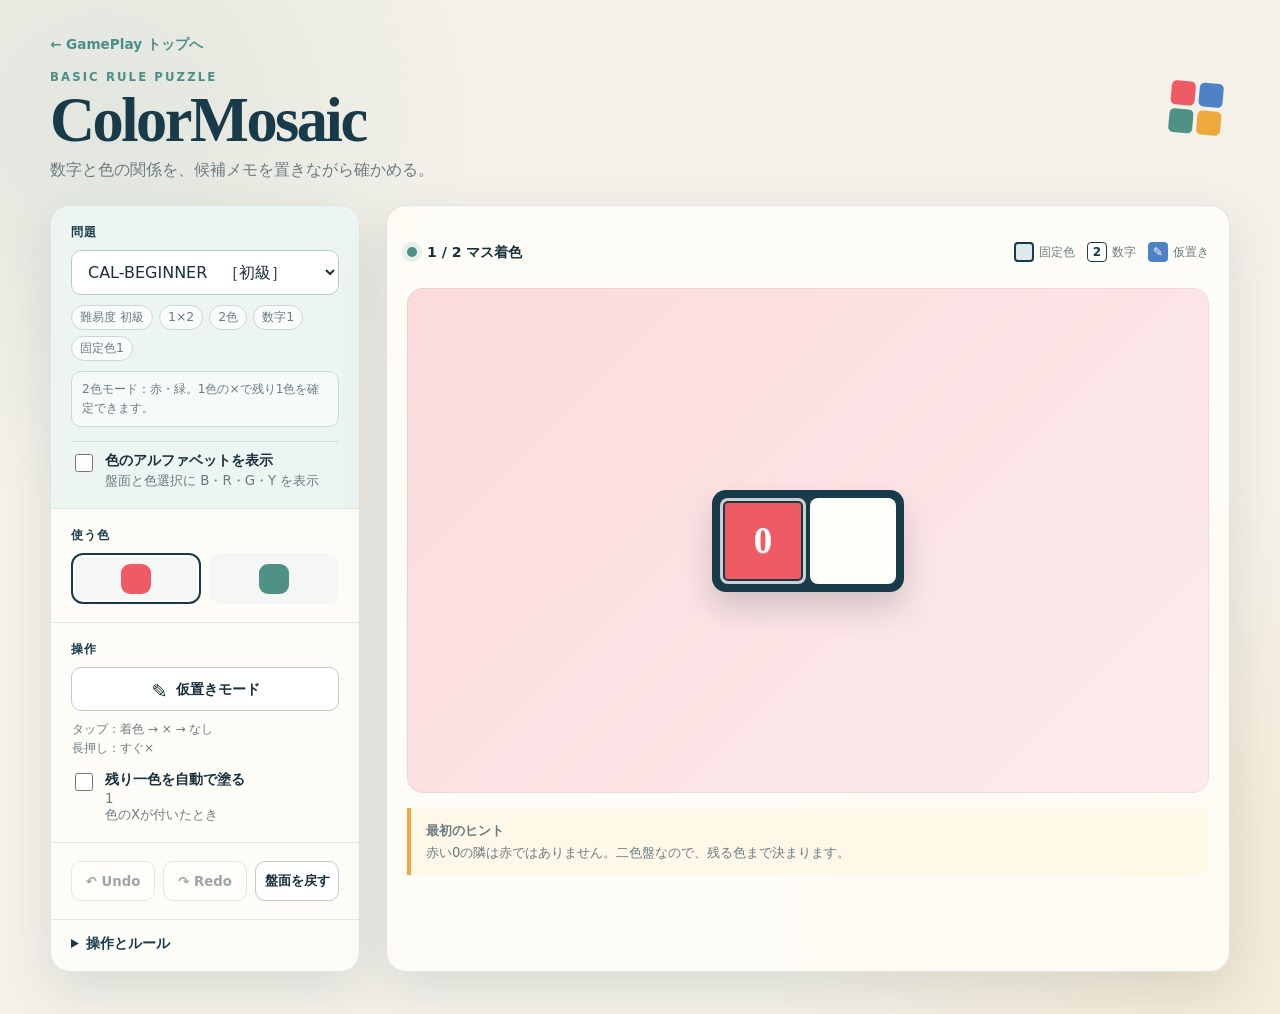
==== colormosaic/index.html @ e9937774 "色のアルファベット表示オプションを追加し、UIを改善" ====
<!doctype html>
<html lang="ja">
<head>
  <meta charset="utf-8">
  <meta name="viewport" content="width=device-width, initial-scale=1">
  <meta name="theme-color" content="#19333f">
  <title>ColorMosaic | GamePlay</title>
  <link rel="stylesheet" href="styles.css">
</head>
<body>
  <header class="site-header">
    <div>
      <a class="back-link" href="../">← GamePlay トップへ</a>
      <p class="eyebrow">BASIC RULE PUZZLE</p>
      <h1>ColorMosaic</h1>
      <p class="lead">数字と色の関係を、候補メモを置きながら確かめる。</p>
    </div>
    <div class="header-mark" aria-hidden="true">
      <span></span><span></span><span></span><span></span>
    </div>
  </header>

  <main class="app-shell">
    <aside class="control-panel" aria-label="ゲーム設定と操作">
      <section class="panel-section setup-section">
        <label class="field-label" for="puzzle-select">問題</label>
        <select id="puzzle-select"></select>
        <div id="puzzle-meta" class="puzzle-meta"></div>
        <p id="color-mode-note" class="color-mode-note" aria-live="polite"></p>
        <label class="auto-option display-option">
          <input id="show-color-symbols" type="checkbox">
          <span>
            <strong>色のアルファベットを表示</strong>
            <small>盤面と色選択に B・R・G・Y を表示</small>
          </span>
        </label>
      </section>

      <section class="panel-section desktop-input-controls">
        <p class="field-label">使う色</p>
        <div id="palette" class="palette" data-palette role="radiogroup" aria-label="操作する色"></div>
      </section>

      <section class="panel-section desktop-input-controls">
        <p class="field-label">操作</p>
        <div class="tool-switch">
          <button class="tool-button tentative-toggle" data-tentative type="button" aria-pressed="false">
            <span class="tool-icon pencil-icon" aria-hidden="true">✎</span>
            仮置きモード
          </button>
        </div>
        <div class="tentative-bulk-actions" data-tentative-actions hidden aria-label="仮置きの一括操作">
          <button class="secondary-button tentative-commit-button" data-tentative-commit type="button" disabled>
            ✓ 全確定 <span data-tentative-count>(0)</span>
          </button>
          <button class="secondary-button tentative-discard-button" data-tentative-discard type="button" disabled>
            × 全消去 <span data-tentative-count>(0)</span>
          </button>
        </div>
        <p class="operation-help">タップ：着色 → × → なし<br>長押し：すぐ×</p>
        <label class="auto-option">
          <input id="auto-fill" type="checkbox">
          <span>
            <strong>残り一色を自動で塗る</strong>
            <small><span data-exclusion-target>n−1</span>色のXが付いたとき</small>
          </span>
        </label>
      </section>

      <section class="panel-section action-row desktop-action-row" aria-label="履歴操作">
        <button id="undo-button" class="secondary-button" data-undo type="button" disabled>↶ Undo</button>
        <button class="secondary-button" data-redo type="button" disabled>↷ Redo</button>
        <button id="reset-button" class="secondary-button" type="button">盤面を戻す</button>
      </section>

      <details class="help-box">
        <summary>操作とルール</summary>
        <div class="help-content">
          <p>数字は、周囲8マスにある「数字マス自身と同じ色」の数です。数字マス自身は数えません。</p>
          <ul>
            <li>色を選んでタップすると、選択色の「着色 → × → なし」を繰り返します。</li>
            <li>マスを長押しすると、選択色の×を直接付けます。</li>
            <li>着色済みの数字マスを長押しすると、周囲の未着色マスに数字マスと同じ色の×をまとめて付けます。</li>
            <li>盤面の外側をダブルタップまたは長押しすると、<span data-exclusion-target>n−1</span>色の×があるマスを残り一色で確定します。</li>
            <li>仮置きモードでは「着色 → × → なし」を繰り返し、色と×は確定情報と区別して表示します。</li>
            <li>「全確定」で仮置きの色と×をまとめて確定し、「全消去」で仮置きだけを消せます。</li>
            <li id="x-slot-help">色別の×は色ごとの位置に分けて表示します。</li>
            <li>色のアルファベットは表示設定で切り替えられ、初期状態では非表示です。</li>
            <li><kbd>T</kbd> で仮置きモードを切り替えます。</li>
            <li><kbd>Ctrl</kbd>＋<kbd>Z</kbd> でUndo、<kbd>Ctrl</kbd>＋<kbd>Shift</kbd>＋<kbd>Z</kbd> でRedoできます。</li>
          </ul>
        </div>
      </details>
    </aside>

    <section class="play-area" aria-label="ColorMosaic盤面">
      <div class="board-toolbar">
        <div id="status" class="status-card" aria-live="polite"></div>
        <div class="legend" aria-label="盤面記号">
          <span><i class="fixed-sample"></i>固定色</span>
          <span><i class="clue-sample">2</i>数字</span>
          <span><i class="tentative-sample">✎</i>仮置き</span>
        </div>
      </div>
      <div id="board-frame" class="board-frame" title="盤面の外側をダブルタップまたは長押しすると、残り一色のマスを確定します">
        <div id="board" class="board" role="grid" aria-label="パズル盤面"></div>
      </div>
      <section class="mobile-controls" aria-label="盤面操作">
        <div class="mobile-control-heading">
          <p class="mobile-control-label">使う色</p>
          <span class="mobile-selected-label">選択中</span>
        </div>
        <div id="mobile-palette" class="palette mobile-palette" data-palette role="radiogroup" aria-label="操作する色"></div>
        <div class="mobile-action-row" role="group" aria-label="仮置きと履歴">
          <button class="tool-button tentative-toggle" data-tentative type="button" aria-pressed="false">
            <span class="tool-icon pencil-icon" aria-hidden="true">✎</span>
            仮置き
          </button>
          <button class="secondary-button mobile-history-button" data-undo type="button" disabled>↶ Undo</button>
          <button class="secondary-button mobile-history-button" data-redo type="button" disabled>↷ Redo</button>
        </div>
        <div class="tentative-bulk-actions" data-tentative-actions hidden aria-label="仮置きの一括操作">
          <button class="secondary-button tentative-commit-button" data-tentative-commit type="button" disabled>
            ✓ 全確定 <span data-tentative-count>(0)</span>
          </button>
          <button class="secondary-button tentative-discard-button" data-tentative-discard type="button" disabled>
            × 全消去 <span data-tentative-count>(0)</span>
          </button>
        </div>
        <p class="mobile-operation-help"><span class="normal-cycle-help">通常：着色 → × → なし</span><span class="tentative-cycle-help">仮置き：着色 → × → なし</span><span>長押し：すぐ×</span><span>着色済み数字を長押し：周囲に×</span><span>盤面外をダブルタップ／長押し：<span data-exclusion-target>n−1</span>色の×を残り1色で確定</span></p>
      </section>
      <div id="hint" class="hint-card"></div>
    </section>
  </main>

  <div id="toast" class="toast" role="status" aria-live="polite"></div>

  <script src="puzzles.js"></script>
  <script src="model.js"></script>
  <script src="app.js"></script>
</body>
</html>
---- colormosaic/styles.css ----
:root {
  color-scheme: light;
  --ink: #17303b;
  --muted: #6a7c83;
  --line: #c8d4d8;
  --paper: #f4f1e9;
  --panel: #fffdf8;
  --deep: #193b49;
  --teal: #4b8f87;
  --coral: #ef5b64;
  --blue: #4e82c4;
  --green: #4f9185;
  --yellow: #efa83d;
  --shadow: 0 18px 50px rgb(24 54 65 / 12%);
}

* { box-sizing: border-box; }

body {
  min-height: 100vh;
  margin: 0;
  color: var(--ink);
  background:
    radial-gradient(circle at 8% 12%, rgb(75 143 135 / 11%), transparent 24rem),
    radial-gradient(circle at 92% 88%, rgb(239 168 61 / 12%), transparent 26rem),
    var(--paper);
  font-family: "Yu Gothic UI", "Yu Gothic", "Hiragino Sans", system-ui, sans-serif;
}

button, select, input { font: inherit; }
button, select { color: inherit; }
button { touch-action: manipulation; }

.site-header {
  display: flex;
  align-items: center;
  justify-content: space-between;
  width: min(1180px, calc(100% - 40px));
  margin: 0 auto;
  padding: 34px 0 24px;
}

.back-link {
  display: inline-block;
  margin-bottom: 16px;
  color: var(--teal);
  font-size: .85rem;
  font-weight: 800;
  text-decoration: none;
}

.back-link:hover,
.back-link:focus-visible {
  text-decoration: underline;
}

.eyebrow {
  margin: 0 0 5px;
  color: var(--teal);
  font-size: 0.73rem;
  font-weight: 800;
  letter-spacing: 0.18em;
}

h1 {
  margin: 0;
  color: var(--deep);
  font-family: Georgia, "Yu Mincho", serif;
  font-size: clamp(2.1rem, 5vw, 3.9rem);
  font-weight: 600;
  letter-spacing: -0.04em;
  line-height: 1;
}

.lead { margin: 9px 0 0; color: var(--muted); }

.header-mark {
  display: grid;
  grid-template-columns: repeat(2, 24px);
  gap: 4px;
  padding: 8px;
  transform: rotate(5deg);
}

.header-mark span { aspect-ratio: 1; border-radius: 5px; }
.header-mark span:nth-child(1) { background: var(--coral); }
.header-mark span:nth-child(2) { background: var(--blue); }
.header-mark span:nth-child(3) { background: var(--green); }
.header-mark span:nth-child(4) { background: var(--yellow); }

.app-shell {
  display: grid;
  grid-template-columns: minmax(240px, 310px) minmax(0, 1fr);
  gap: 26px;
  width: min(1180px, calc(100% - 40px));
  margin: 0 auto 42px;
}

.control-panel,
.play-area {
  min-width: 0;
  border: 1px solid rgb(25 59 73 / 12%);
  border-radius: 20px;
  background: rgb(255 253 248 / 88%);
  box-shadow: var(--shadow);
  backdrop-filter: blur(10px);
}

.control-panel { align-self: start; overflow: hidden; }
.panel-section { padding: 18px 20px; border-bottom: 1px solid #e2e8e8; }
.setup-section { background: #edf5f3; }

.field-label {
  display: block;
  margin: 0 0 9px;
  color: var(--deep);
  font-size: 0.78rem;
  font-weight: 800;
  letter-spacing: 0.08em;
}

select {
  width: 100%;
  padding: 11px 36px 11px 12px;
  border: 1px solid #b9c9cb;
  border-radius: 10px;
  background: white;
}

.puzzle-meta {
  display: flex;
  flex-wrap: wrap;
  gap: 6px;
  margin-top: 10px;
  color: var(--muted);
  font-size: 0.78rem;
}

.meta-chip {
  padding: 3px 8px;
  border: 1px solid #c7d8d8;
  border-radius: 999px;
  background: rgb(255 255 255 / 65%);
}

.color-mode-note {
  margin: 10px 0 0;
  padding: 8px 10px;
  border: 1px solid #c7d8d8;
  border-radius: 10px;
  color: var(--muted);
  background: rgb(255 255 255 / 54%);
  font-size: 0.76rem;
  line-height: 1.55;
}

body[data-color-count="4"] .color-mode-note {
  border-color: #e0bd72;
  color: var(--ink);
  background: #fff5d8;
}

.palette { display: grid; grid-template-columns: repeat(var(--palette-columns, 4), minmax(0, 1fr)); gap: 8px; }
.color-button {
  display: grid;
  place-items: center;
  min-height: 51px;
  padding: 6px;
  border: 2px solid transparent;
  border-radius: 12px;
  background: #f5f7f6;
  cursor: pointer;
}

.color-button:hover { background: white; }
.color-button.is-active { border-color: var(--deep); box-shadow: 0 0 0 2px white inset; }
.color-dot {
  display: grid;
  place-items: center;
  width: 30px;
  height: 30px;
  border-radius: 9px;
  color: var(--cell-text, white);
  background: var(--cell-color);
  font-size: 0.77rem;
  font-weight: 900;
  text-shadow: 0 1px 2px rgb(0 0 0 / 28%);
}

.tool-switch { display: grid; grid-template-columns: 1fr; gap: 8px; }
.tool-button,
.secondary-button {
  min-width: 0;
  border: 1px solid #bccbcd;
  border-radius: 10px;
  background: white;
  cursor: pointer;
}

.tool-button {
  display: flex;
  align-items: center;
  justify-content: center;
  gap: 7px;
  min-height: 44px;
  font-size: 0.88rem;
  font-weight: 700;
}

.tool-button.is-active { border-color: var(--deep); color: white; background: var(--deep); }
.tool-icon { display: inline-grid; place-items: center; width: 18px; height: 18px; }
.paint-icon { border: 2px solid currentColor; border-radius: 5px; background: currentColor; box-shadow: 0 0 0 3px rgb(255 255 255 / 24%) inset; }
.x-icon { font-size: 1.25rem; font-weight: 900; }
.pencil-icon { font-size: 1.2rem; font-weight: 900; }
.operation-help,
.mobile-operation-help {
  margin: 9px 1px 0;
  color: var(--muted);
  font-size: 0.75rem;
  line-height: 1.55;
}

.auto-option {
  display: flex;
  align-items: flex-start;
  gap: 9px;
  margin-top: 14px;
  cursor: pointer;
}

.auto-option input { width: 18px; height: 18px; margin-top: 2px; accent-color: var(--teal); }
.auto-option span { display: grid; gap: 2px; }
.auto-option strong { font-size: 0.86rem; }
.auto-option small { color: var(--muted); }
.display-option { padding-top: 10px; border-top: 1px solid rgb(199 216 216 / 76%); }

.action-row { display: grid; grid-template-columns: repeat(3, minmax(0, 1fr)); gap: 8px; }
.secondary-button { min-height: 40px; padding: 8px; font-size: 0.83rem; font-weight: 700; }
.secondary-button:hover:not(:disabled) { border-color: var(--teal); background: #f0f7f5; }
.secondary-button:disabled { cursor: not-allowed; opacity: 0.42; }

.mobile-controls { display: none; min-width: 0; }
.mobile-control-label {
  margin: 0;
  color: var(--deep);
  font-size: 0.78rem;
  font-weight: 800;
  letter-spacing: 0.08em;
}
.mobile-control-heading {
  display: flex;
  align-items: center;
  justify-content: space-between;
  gap: 8px;
}
.mobile-selected-label {
  color: var(--muted);
  font-size: 0.68rem;
}
.mobile-palette { grid-template-columns: repeat(auto-fit, minmax(52px, 1fr)); }
.mobile-action-row { display: grid; grid-template-columns: repeat(3, minmax(0, 1fr)); gap: 8px; }
.mobile-action-row > button { min-height: 48px; }
.tentative-bulk-actions {
  display: grid;
  grid-template-columns: repeat(2, minmax(0, 1fr));
  gap: 8px;
  margin-top: 8px;
}
.tentative-bulk-actions[hidden] { display: none; }
.tentative-bulk-actions .secondary-button { min-height: 44px; }
.tentative-commit-button { border-color: #80aaa2; color: #275f56; background: #f0f8f6; }
.tentative-discard-button { border-color: #e3a1a7; color: #9b3140; background: #fff5f5; }
.tentative-bulk-actions [data-tentative-count] { font-size: 0.72em; font-weight: 800; }
.mobile-operation-help {
  display: flex;
  justify-content: center;
  flex-wrap: wrap;
  gap: 2px 12px;
  margin-top: -2px;
  text-align: center;
}
.tentative-cycle-help { font-weight: 700; }

.help-box { padding: 15px 20px 18px; }
.help-box summary { cursor: pointer; color: var(--deep); font-size: 0.86rem; font-weight: 800; }
.help-content { color: var(--muted); font-size: 0.8rem; line-height: 1.7; }
.help-content ul { margin: 6px 0 0; padding-left: 18px; }
kbd { padding: 1px 5px; border: 1px solid #c1ccce; border-bottom-width: 2px; border-radius: 4px; background: white; }

.play-area { min-height: 650px; padding: 20px; }
.board-toolbar { display: flex; align-items: center; justify-content: space-between; gap: 14px; min-height: 52px; }
.status-card { display: flex; align-items: center; gap: 10px; font-size: 0.88rem; font-weight: 700; }
.status-dot { width: 10px; height: 10px; border-radius: 50%; background: var(--teal); box-shadow: 0 0 0 5px rgb(75 143 135 / 12%); }
.status-card.is-warning .status-dot { background: var(--coral); box-shadow: 0 0 0 5px rgb(239 91 100 / 12%); }
.status-card.is-solved .status-dot { background: var(--yellow); box-shadow: 0 0 0 5px rgb(239 168 61 / 18%); }

.legend { display: flex; flex-wrap: wrap; gap: 12px; color: var(--muted); font-size: 0.75rem; }
.legend span { display: inline-flex; align-items: center; gap: 5px; }
.fixed-sample,
.clue-sample,
.tentative-sample { display: inline-grid; place-items: center; width: 20px; height: 20px; border-radius: 4px; }
.fixed-sample { border: 2px solid var(--deep); background: #dfe9e8; }
.clue-sample { border: 1px solid var(--deep); background: white; color: var(--deep); font-style: normal; font-weight: 900; }
.tentative-sample { border: 1px dashed var(--blue); color: white; background: var(--blue); font-style: normal; font-weight: 900; }

.board-frame {
  --selected-color: #e8edeb;
  display: grid;
  place-items: center;
  min-height: 505px;
  margin-top: 10px;
  padding: 28px;
  border-radius: 16px;
  background:
    linear-gradient(135deg, rgb(255 255 255 / 78%), rgb(255 255 255 / 88%)),
    var(--selected-color);
  box-shadow: 0 0 0 1px rgb(25 59 73 / 7%) inset;
  transition: background-color 180ms ease;
  cursor: pointer;
  touch-action: manipulation;
  overflow: auto;
}

.board {
  --cell-size: clamp(58px, 8.5vw, 86px);
  display: grid;
  grid-template-columns: repeat(var(--cols), var(--cell-size));
  grid-template-rows: repeat(var(--rows), var(--cell-size));
  gap: 4px;
  width: max-content;
  padding: 8px;
  border-radius: 14px;
  background: var(--deep);
  box-shadow: 0 16px 30px rgb(17 44 54 / 18%);
  cursor: default;
}

.board.is-tentative-mode {
  box-shadow:
    0 0 0 3px var(--yellow),
    0 16px 30px rgb(17 44 54 / 18%);
}

.cell {
  position: relative;
  display: grid;
  place-items: center;
  width: var(--cell-size);
  height: var(--cell-size);
  padding: 0;
  border: 0;
  border-radius: 8px;
  color: var(--ink);
  background: #fffefa;
  cursor: pointer;
  isolation: isolate;
  touch-action: manipulation;
  user-select: none;
  -webkit-user-select: none;
  -webkit-touch-callout: none;
}

.cell:hover:not(.is-fixed) { outline: 3px solid rgb(255 255 255 / 80%); outline-offset: -5px; }
.cell:focus-visible { outline: 4px solid var(--yellow); outline-offset: 1px; z-index: 3; }
.cell.is-filled { color: var(--cell-text, white); background: var(--cell-color); }
.cell.is-filled.is-tentative {
  color: var(--cell-text, white);
  background: #fffefa;
}
.cell.is-filled.is-tentative::before {
  content: "";
  position: absolute;
  inset: 5px;
  z-index: 0;
  border: 2px dashed rgb(255 255 255 / 68%);
  border-radius: 18% 24% 17% 22% / 23% 17% 25% 18%;
  background: var(--cell-color);
  box-shadow: 0 0 0 1px rgb(23 48 59 / 16%);
  pointer-events: none;
}
.cell.is-fixed { cursor: not-allowed; box-shadow: 0 0 0 3px rgb(255 255 255 / 76%) inset, 0 0 0 5px var(--deep) inset; }
.cell.is-fixed.can-exclude-neighbors { cursor: pointer; }
.cell.is-impossible::after {
  content: "";
  position: absolute;
  inset: 4px;
  border: 3px solid #b5102a;
  border-radius: 7px;
  z-index: 3;
  pointer-events: none;
}

.clue-number {
  position: relative;
  z-index: 1;
  font-family: Georgia, "Yu Mincho", serif;
  font-size: calc(var(--cell-size) * 0.43);
  font-weight: 800;
  line-height: 1;
  text-shadow: 0 1px 0 rgb(255 255 255 / 32%);
  transition: opacity 160ms ease, text-shadow 160ms ease;
}

.cell.is-clue-complete .clue-number {
  opacity: 0.28;
  text-shadow: none;
}

.cell-color-code {
  position: absolute;
  z-index: 2;
  place-items: center;
  width: calc(var(--cell-size) * 0.25);
  height: calc(var(--cell-size) * 0.25);
  font-family: Georgia, serif;
  font-size: calc(var(--cell-size) * 0.18);
  font-weight: 900;
  line-height: 1;
  text-shadow: 0 1px 1px rgb(24 48 59 / 18%);
  pointer-events: none;
}

.color-code { display: none; }
body.show-color-codes .color-code { display: inline; }
body.show-color-codes .cell-color-code { display: grid; }

.cell-color-code[data-slot="top-left"] { top: 2px; left: 3px; }
.cell-color-code[data-slot="top-right"] { top: 2px; right: 3px; }
.cell-color-code[data-slot="bottom-left"] { bottom: 2px; left: 3px; }
.cell-color-code[data-slot="bottom-right"] { right: 3px; bottom: 2px; }

.tentative-badge {
  position: absolute;
  top: 1px;
  left: 50%;
  z-index: 4;
  display: grid;
  place-items: center;
  width: calc(var(--cell-size) * 0.2);
  height: calc(var(--cell-size) * 0.2);
  border: 1px solid rgb(255 255 255 / 82%);
  border-radius: 50%;
  color: white;
  background: rgb(23 48 59 / 76%);
  font-size: calc(var(--cell-size) * 0.13);
  font-weight: 900;
  line-height: 1;
  box-shadow: 0 1px 3px rgb(0 0 0 / 22%);
  transform: translateX(-50%);
  pointer-events: none;
}

.x-list {
  position: absolute;
  inset: 0;
  z-index: 2;
  pointer-events: none;
}

.x-mark {
  position: absolute;
  display: grid;
  place-items: center;
  width: calc(var(--cell-size) * 0.42);
  height: calc(var(--cell-size) * 0.42);
  color: var(--x-color);
  font-size: calc(var(--cell-size) * 0.4);
  font-weight: 1000;
  line-height: 1;
  text-shadow:
    0 0 1px rgb(255 255 255 / 95%),
    0 1px 1px rgb(24 48 59 / 22%);
}

.x-mark.is-tentative {
  border: 1px dashed currentColor;
  border-radius: 50%;
  background: rgb(255 255 255 / 76%);
  opacity: 0.82;
  transform: scale(0.86);
}

.x-mark[data-slot="top-left"] { top: -1px; left: 0; }
.x-mark[data-slot="top-right"] { top: -1px; right: 0; }
.x-mark[data-slot="bottom-left"] { bottom: -1px; left: 0; }
.x-mark[data-slot="bottom-right"] { right: 0; bottom: -1px; }

.hint-card {
  min-height: 48px;
  margin-top: 15px;
  padding: 12px 15px;
  border-left: 4px solid var(--yellow);
  border-radius: 0 10px 10px 0;
  color: var(--muted);
  background: #fff8e8;
  font-size: 0.83rem;
  line-height: 1.6;
}

.toast {
  position: fixed;
  right: 20px;
  bottom: 20px;
  z-index: 10;
  max-width: min(360px, calc(100% - 40px));
  padding: 12px 16px;
  border-radius: 10px;
  color: white;
  background: var(--deep);
  box-shadow: 0 12px 30px rgb(0 0 0 / 18%);
  opacity: 0;
  transform: translateY(10px);
  transition: opacity 160ms ease, transform 160ms ease;
  pointer-events: none;
}

.toast.is-visible { opacity: 1; transform: translateY(0); }

@media (max-width: 820px) {
  .site-header { padding-top: 24px; }
  .app-shell { grid-template-columns: 1fr; }
  .control-panel { display: grid; grid-template-columns: 1fr 1fr; }
  .setup-section { grid-column: 1 / -1; }
  .desktop-input-controls { display: none; }
  .desktop-action-row [data-undo],
  .desktop-action-row [data-redo] { display: none; }
  .desktop-action-row { grid-template-columns: 1fr; }
  .help-box { grid-column: 1 / -1; }
  .play-area { min-height: auto; }
  .mobile-controls {
    display: grid;
    gap: 10px;
    margin-top: 12px;
    padding: 12px;
    border: 1px solid #cad7d8;
    border-radius: 14px;
    background: white;
  }
}

@media (max-width: 560px) {
  .site-header,
  .app-shell { width: min(100% - 20px, 1180px); }
  .header-mark { display: none; }
  .control-panel { display: block; }
  .play-area { padding: 12px; }
  .board-toolbar { align-items: flex-start; flex-direction: column; }
  .board-frame {
    min-height: 0;
    padding: 28px 4px;
    overflow: hidden;
  }
  .board {
    --cell-size: min(68px, var(--fit-cell-size, 68px));
    gap: 3px;
    padding: 6px;
  }
  .tool-button,
  .secondary-button { font-size: 0.78rem; }
  .mobile-palette .color-button { min-height: 52px; }
  .legend { display: none; }
}

@media (prefers-reduced-motion: reduce) {
  *, *::before, *::after { scroll-behavior: auto !important; transition: none !important; }
}
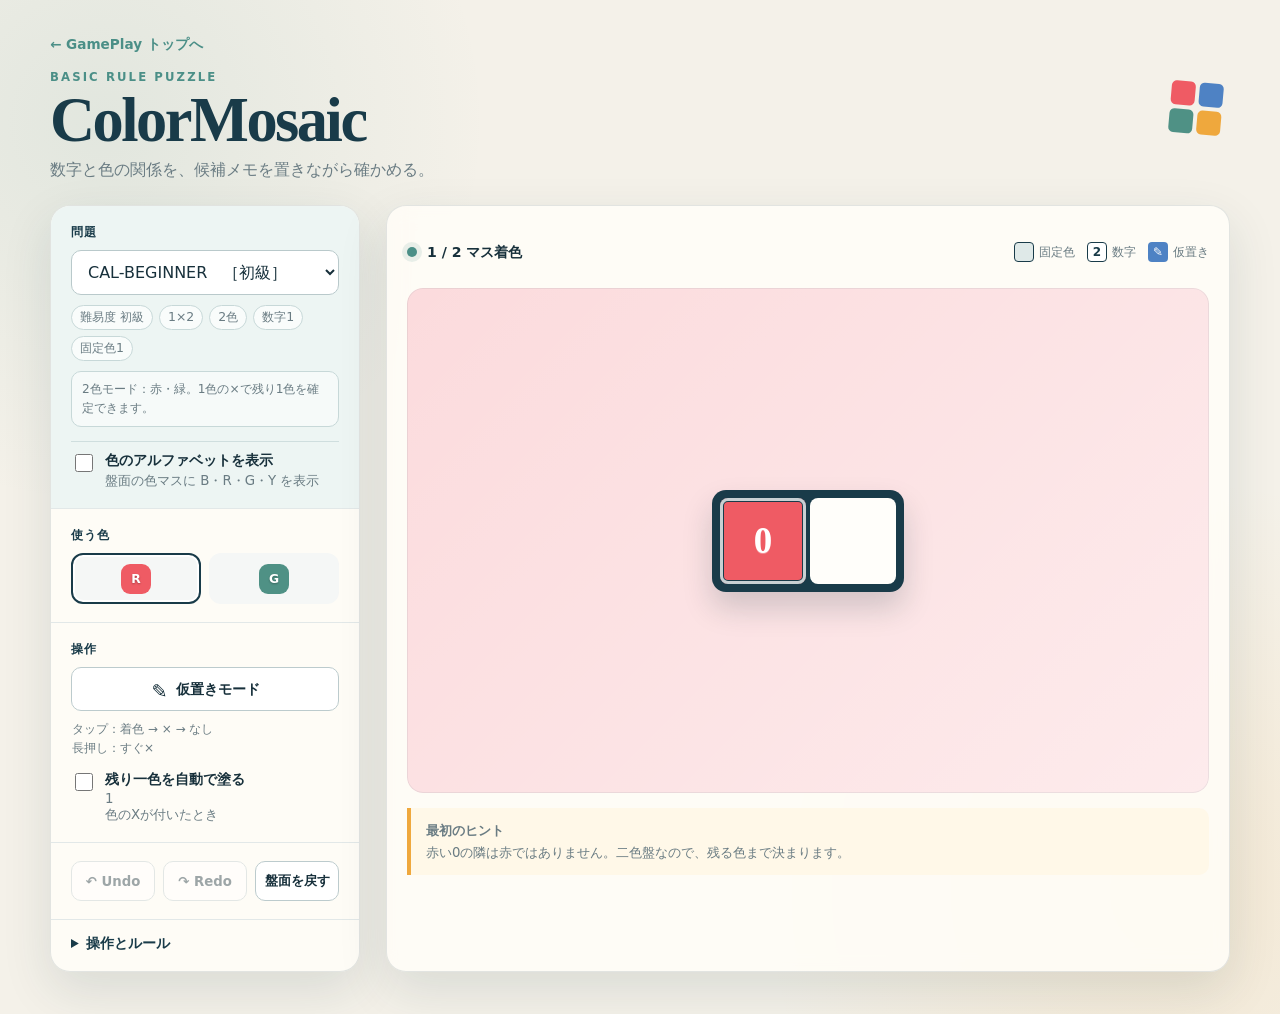
==== commit 07ab5a8d: "色のメタデータに新しいHEX値を追加し、UIの色表示を改善 スタイルシートのバージョンを更新し、色アルファベット表示の説明を修正" ====
--- a/colormosaic/index.html
+++ b/colormosaic/index.html
@@ -5,7 +5,7 @@
   <meta name="viewport" content="width=device-width, initial-scale=1">
   <meta name="theme-color" content="#19333f">
   <title>ColorMosaic | GamePlay</title>
-  <link rel="stylesheet" href="styles.css">
+  <link rel="stylesheet" href="styles.css?v=20260728-symbols-2">
 </head>
 <body>
   <header class="site-header">
@@ -31,7 +31,7 @@
           <input id="show-color-symbols" type="checkbox">
           <span>
             <strong>色のアルファベットを表示</strong>
-            <small>盤面と色選択に B・R・G・Y を表示</small>
+            <small>盤面の色マスに B・R・G・Y を表示</small>
           </span>
         </label>
       </section>
@@ -85,7 +85,7 @@
             <li>仮置きモードでは「着色 → × → なし」を繰り返し、色と×は確定情報と区別して表示します。</li>
             <li>「全確定」で仮置きの色と×をまとめて確定し、「全消去」で仮置きだけを消せます。</li>
             <li id="x-slot-help">色別の×は色ごとの位置に分けて表示します。</li>
-            <li>色のアルファベットは表示設定で切り替えられ、初期状態では非表示です。</li>
+            <li>盤面内の色アルファベットは表示設定で切り替えられ、初期状態では非表示です。</li>
             <li><kbd>T</kbd> で仮置きモードを切り替えます。</li>
             <li><kbd>Ctrl</kbd>＋<kbd>Z</kbd> でUndo、<kbd>Ctrl</kbd>＋<kbd>Shift</kbd>＋<kbd>Z</kbd> でRedoできます。</li>
           </ul>
@@ -135,8 +135,8 @@
 
   <div id="toast" class="toast" role="status" aria-live="polite"></div>
 
-  <script src="puzzles.js"></script>
-  <script src="model.js"></script>
-  <script src="app.js"></script>
+  <script src="puzzles.js?v=20260728-symbols-2"></script>
+  <script src="model.js?v=20260728-symbols-2"></script>
+  <script src="app.js?v=20260728-symbols-2"></script>
 </body>
 </html>
--- a/colormosaic/styles.css
+++ b/colormosaic/styles.css
@@ -299,7 +299,7 @@
 .fixed-sample,
 .clue-sample,
 .tentative-sample { display: inline-grid; place-items: center; width: 20px; height: 20px; border-radius: 4px; }
-.fixed-sample { border: 2px solid var(--deep); background: #dfe9e8; }
+.fixed-sample { border: 1px solid var(--deep); background: #dfe9e8; }
 .clue-sample { border: 1px solid var(--deep); background: white; color: var(--deep); font-style: normal; font-weight: 900; }
 .tentative-sample { border: 1px dashed var(--blue); color: white; background: var(--blue); font-style: normal; font-weight: 900; }
 
@@ -378,7 +378,7 @@
   box-shadow: 0 0 0 1px rgb(23 48 59 / 16%);
   pointer-events: none;
 }
-.cell.is-fixed { cursor: not-allowed; box-shadow: 0 0 0 3px rgb(255 255 255 / 76%) inset, 0 0 0 5px var(--deep) inset; }
+.cell.is-fixed { cursor: not-allowed; box-shadow: 0 0 0 3px rgb(255 255 255 / 76%) inset, 0 0 0 4px var(--deep) inset; }
 .cell.is-fixed.can-exclude-neighbors { cursor: pointer; }
 .cell.is-impossible::after {
   content: "";
@@ -410,8 +410,8 @@
   position: absolute;
   z-index: 2;
   place-items: center;
-  width: calc(var(--cell-size) * 0.25);
-  height: calc(var(--cell-size) * 0.25);
+  width: calc(var(--cell-size) * 0.46);
+  height: calc(var(--cell-size) * 0.46);
   font-family: Georgia, serif;
   font-size: calc(var(--cell-size) * 0.18);
   font-weight: 900;
@@ -423,11 +423,6 @@
 .color-code { display: none; }
 body.show-color-codes .color-code { display: inline; }
 body.show-color-codes .cell-color-code { display: grid; }
-
-.cell-color-code[data-slot="top-left"] { top: 2px; left: 3px; }
-.cell-color-code[data-slot="top-right"] { top: 2px; right: 3px; }
-.cell-color-code[data-slot="bottom-left"] { bottom: 2px; left: 3px; }
-.cell-color-code[data-slot="bottom-right"] { right: 3px; bottom: 2px; }
 
 .tentative-badge {
   position: absolute;
@@ -461,10 +456,10 @@
   position: absolute;
   display: grid;
   place-items: center;
-  width: calc(var(--cell-size) * 0.42);
-  height: calc(var(--cell-size) * 0.42);
+  width: calc(var(--cell-size) * 0.46);
+  height: calc(var(--cell-size) * 0.46);
   color: var(--x-color);
-  font-size: calc(var(--cell-size) * 0.4);
+  font-size: calc(var(--cell-size) * 0.44);
   font-weight: 1000;
   line-height: 1;
   text-shadow:
@@ -480,10 +475,14 @@
   transform: scale(0.86);
 }
 
-.x-mark[data-slot="top-left"] { top: -1px; left: 0; }
-.x-mark[data-slot="top-right"] { top: -1px; right: 0; }
-.x-mark[data-slot="bottom-left"] { bottom: -1px; left: 0; }
-.x-mark[data-slot="bottom-right"] { right: 0; bottom: -1px; }
+.x-mark[data-slot="top-left"],
+.cell-color-code[data-slot="top-left"] { top: 1px; left: 2px; }
+.x-mark[data-slot="top-right"],
+.cell-color-code[data-slot="top-right"] { top: 1px; right: 2px; }
+.x-mark[data-slot="bottom-left"],
+.cell-color-code[data-slot="bottom-left"] { bottom: 1px; left: 2px; }
+.x-mark[data-slot="bottom-right"],
+.cell-color-code[data-slot="bottom-right"] { right: 2px; bottom: 1px; }
 
 .hint-card {
   min-height: 48px;
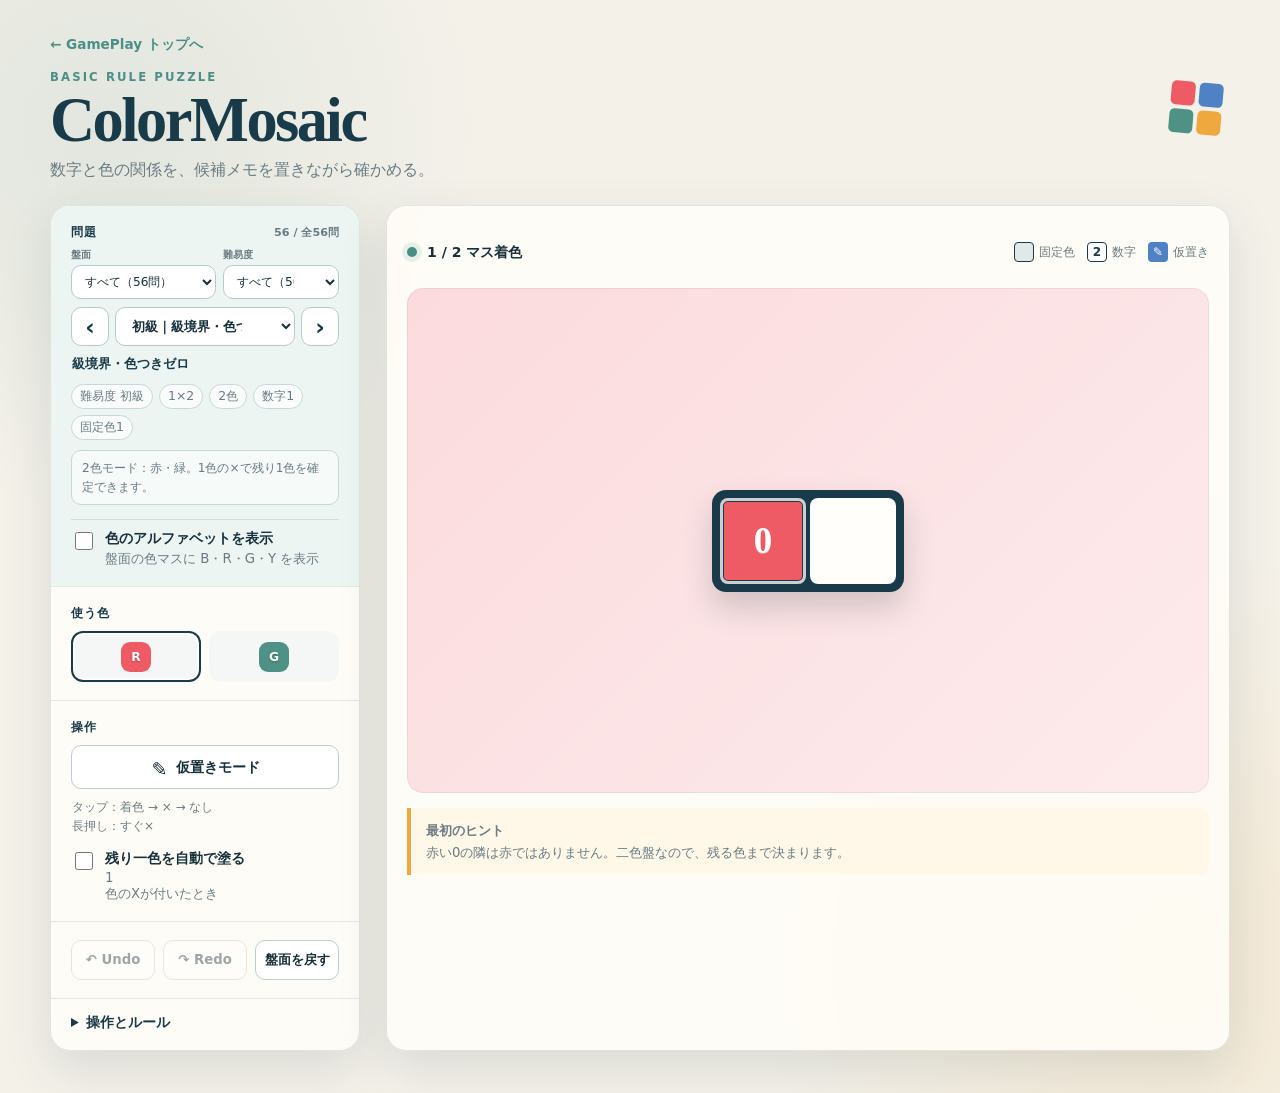
==== commit 427a9314: "パズルブラウザのUIを改善し、フィルタリングオプションを追加" ====
--- a/colormosaic/index.html
+++ b/colormosaic/index.html
@@ -5,7 +5,7 @@
   <meta name="viewport" content="width=device-width, initial-scale=1">
   <meta name="theme-color" content="#19333f">
   <title>ColorMosaic | GamePlay</title>
-  <link rel="stylesheet" href="styles.css?v=20260728-symbols-2">
+  <link rel="stylesheet" href="styles.css?v=20260729-puzzle-browser-1">
 </head>
 <body>
   <header class="site-header">
@@ -23,8 +23,26 @@
   <main class="app-shell">
     <aside class="control-panel" aria-label="ゲーム設定と操作">
       <section class="panel-section setup-section">
-        <label class="field-label" for="puzzle-select">問題</label>
-        <select id="puzzle-select"></select>
+        <div class="puzzle-browser-header">
+          <label class="field-label" for="puzzle-select">問題</label>
+          <span id="puzzle-count" class="puzzle-count" aria-live="polite"></span>
+        </div>
+        <div class="puzzle-filter-grid" aria-label="問題の絞り込み">
+          <label class="puzzle-filter-field">
+            <span>盤面</span>
+            <select id="puzzle-group-filter" aria-label="盤面サイズと色数で絞り込む"></select>
+          </label>
+          <label class="puzzle-filter-field">
+            <span>難易度</span>
+            <select id="puzzle-difficulty-filter" aria-label="難易度で絞り込む"></select>
+          </label>
+        </div>
+        <div class="puzzle-select-row">
+          <button id="previous-puzzle" class="puzzle-nav-button" type="button" aria-label="前の問題">‹</button>
+          <select id="puzzle-select" aria-label="遊ぶ問題"></select>
+          <button id="next-puzzle" class="puzzle-nav-button" type="button" aria-label="次の問題">›</button>
+        </div>
+        <p id="puzzle-title" class="puzzle-title"></p>
         <div id="puzzle-meta" class="puzzle-meta"></div>
         <p id="color-mode-note" class="color-mode-note" aria-live="polite"></p>
         <label class="auto-option display-option">
@@ -135,8 +153,8 @@
 
   <div id="toast" class="toast" role="status" aria-live="polite"></div>
 
-  <script src="puzzles.js?v=20260728-symbols-2"></script>
-  <script src="model.js?v=20260728-symbols-2"></script>
-  <script src="app.js?v=20260728-symbols-2"></script>
+  <script src="puzzles.js?v=20260729-puzzle-browser-1"></script>
+  <script src="model.js?v=20260729-puzzle-browser-1"></script>
+  <script src="app.js?v=20260729-puzzle-browser-1"></script>
 </body>
 </html>
--- a/colormosaic/styles.css
+++ b/colormosaic/styles.css
@@ -119,12 +119,88 @@
   letter-spacing: 0.08em;
 }
 
+.puzzle-browser-header {
+  display: flex;
+  align-items: baseline;
+  justify-content: space-between;
+  gap: 10px;
+}
+
+.puzzle-browser-header .field-label { margin-bottom: 7px; }
+.puzzle-count {
+  color: var(--muted);
+  font-size: 0.7rem;
+  font-weight: 700;
+}
+
+.puzzle-filter-grid {
+  display: grid;
+  grid-template-columns: minmax(0, 1.25fr) minmax(0, 1fr);
+  gap: 7px;
+  margin-bottom: 8px;
+}
+
+.puzzle-filter-field {
+  display: grid;
+  gap: 3px;
+  min-width: 0;
+}
+
+.puzzle-filter-field > span {
+  color: var(--muted);
+  font-size: 0.65rem;
+  font-weight: 800;
+}
+
 select {
   width: 100%;
   padding: 11px 36px 11px 12px;
   border: 1px solid #b9c9cb;
   border-radius: 10px;
   background: white;
+}
+
+.puzzle-filter-field select {
+  padding: 8px 28px 8px 9px;
+  font-size: 0.76rem;
+}
+
+.puzzle-select-row {
+  display: grid;
+  grid-template-columns: 38px minmax(0, 1fr) 38px;
+  gap: 6px;
+  align-items: stretch;
+}
+
+.puzzle-select-row select {
+  min-width: 0;
+  padding-block: 10px;
+  font-size: 0.82rem;
+  font-weight: 700;
+}
+
+.puzzle-nav-button {
+  display: grid;
+  place-items: center;
+  min-width: 0;
+  padding: 0;
+  border: 1px solid #b9c9cb;
+  border-radius: 10px;
+  color: var(--deep);
+  background: white;
+  font-size: 1.45rem;
+  font-weight: 800;
+  cursor: pointer;
+}
+
+.puzzle-nav-button:hover:not(:disabled) { border-color: var(--teal); background: #f7fbfa; }
+.puzzle-nav-button:disabled { cursor: not-allowed; opacity: 0.35; }
+.puzzle-title {
+  margin: 9px 1px 0;
+  color: var(--deep);
+  font-size: 0.82rem;
+  font-weight: 800;
+  line-height: 1.4;
 }
 
 .puzzle-meta {
@@ -542,6 +618,13 @@
   .app-shell { width: min(100% - 20px, 1180px); }
   .header-mark { display: none; }
   .control-panel { display: block; }
+  .panel-section { padding: 14px; }
+  .puzzle-filter-grid { gap: 6px; }
+  .puzzle-filter-field select { min-height: 42px; font-size: 0.78rem; }
+  .puzzle-select-row { grid-template-columns: 46px minmax(0, 1fr) 46px; }
+  .puzzle-select-row select { min-height: 46px; font-size: 0.86rem; }
+  .puzzle-nav-button { min-height: 46px; }
+  .puzzle-title { font-size: 0.88rem; }
   .play-area { padding: 12px; }
   .board-toolbar { align-items: flex-start; flex-direction: column; }
   .board-frame {
@@ -554,6 +637,40 @@
     gap: 3px;
     padding: 6px;
   }
+  body[data-board-size="8"] .board,
+  body[data-board-size="9"] .board,
+  body[data-board-size="10"] .board {
+    gap: 2px;
+    padding: 4px;
+    border-radius: 10px;
+  }
+  body[data-board-size="8"] .cell,
+  body[data-board-size="9"] .cell,
+  body[data-board-size="10"] .cell {
+    border-radius: 5px;
+  }
+  body[data-board-size="8"] .clue-number,
+  body[data-board-size="9"] .clue-number,
+  body[data-board-size="10"] .clue-number {
+    font-size: max(13px, calc(var(--cell-size) * 0.43));
+  }
+  body[data-board-size="8"] .x-mark,
+  body[data-board-size="9"] .x-mark,
+  body[data-board-size="10"] .x-mark {
+    font-size: max(13px, calc(var(--cell-size) * 0.44));
+  }
+  body[data-board-size="8"] .cell-color-code,
+  body[data-board-size="9"] .cell-color-code,
+  body[data-board-size="10"] .cell-color-code {
+    font-size: max(9px, calc(var(--cell-size) * 0.18));
+  }
+  body[data-board-size="8"] .cell.is-fixed,
+  body[data-board-size="9"] .cell.is-fixed,
+  body[data-board-size="10"] .cell.is-fixed {
+    box-shadow:
+      0 0 0 1px rgb(255 255 255 / 72%) inset,
+      0 0 0 2px #65777b inset;
+  }
   .tool-button,
   .secondary-button { font-size: 0.78rem; }
   .mobile-palette .color-button { min-height: 52px; }
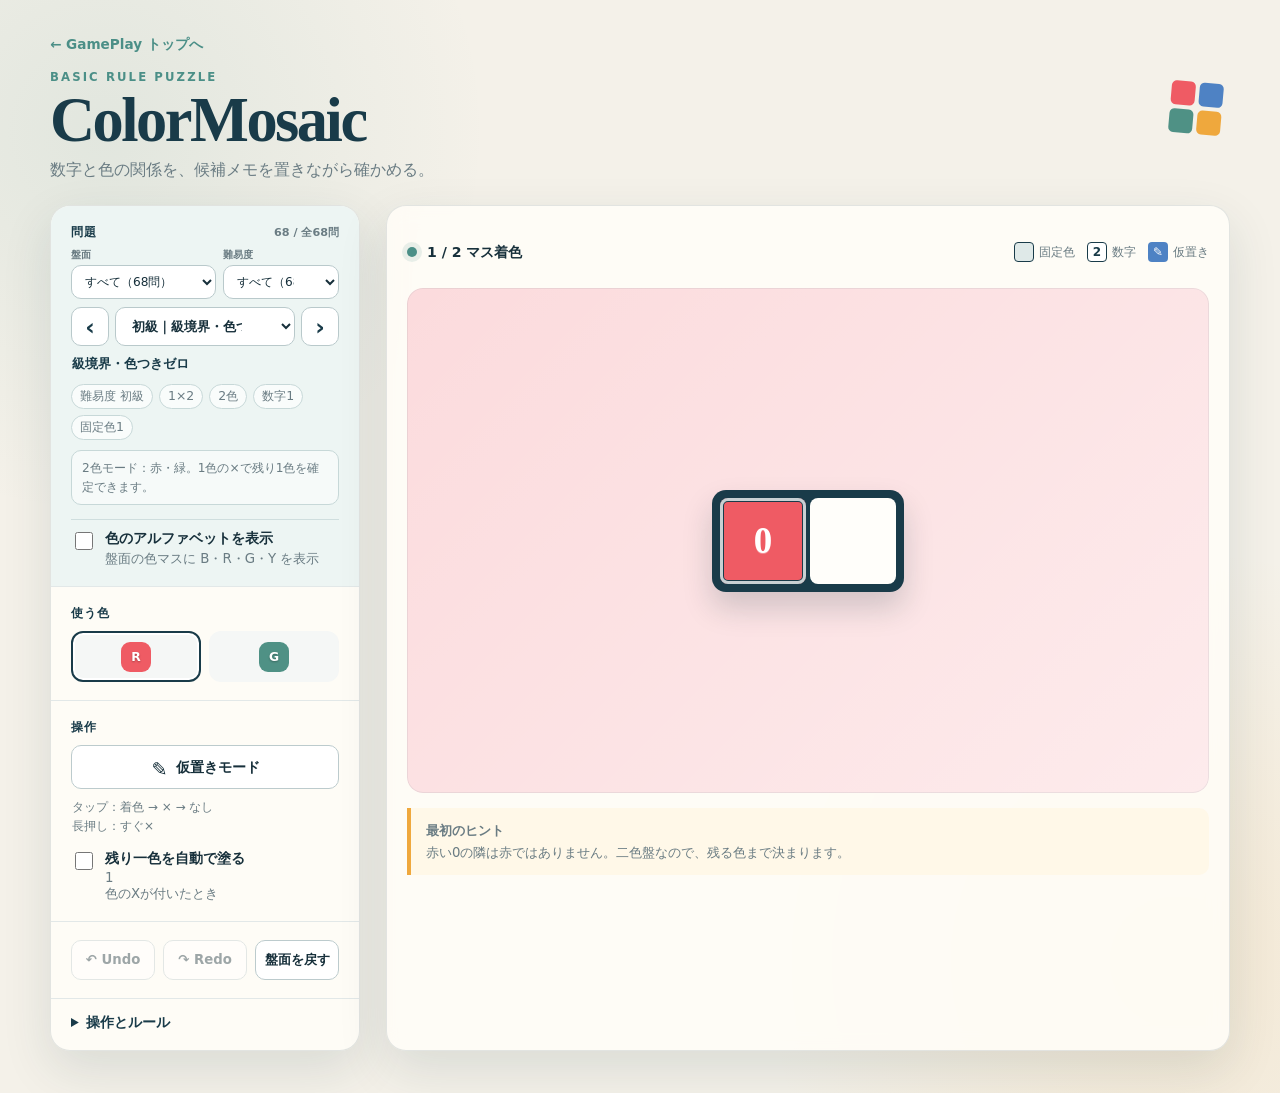
==== commit d189cf8f: "Enhance color mode styles for extra data attribute - Added styles for .color-mode-note and .meta-chi" ====
--- a/colormosaic/index.html
+++ b/colormosaic/index.html
@@ -5,7 +5,7 @@
   <meta name="viewport" content="width=device-width, initial-scale=1">
   <meta name="theme-color" content="#19333f">
   <title>ColorMosaic | GamePlay</title>
-  <link rel="stylesheet" href="styles.css?v=20260729-puzzle-browser-1">
+  <link rel="stylesheet" href="styles.css?v=20260801-extra-1">
 </head>
 <body>
   <header class="site-header">
@@ -95,6 +95,7 @@
         <summary>操作とルール</summary>
         <div class="help-content">
           <p>数字は、周囲8マスにある「数字マス自身と同じ色」の数です。数字マス自身は数えません。</p>
+          <p><strong>Extra問題</strong>では、問題名に表示された追加ルールも同時に満たします。「各行・各列に全色」は4色すべてを最低1マスずつ使い、「各色が上下左右でひとつながり」は斜めを数えず4近傍で連結します。</p>
           <ul>
             <li>色を選んでタップすると、選択色の「着色 → × → なし」を繰り返します。</li>
             <li>マスを長押しすると、選択色の×を直接付けます。</li>
@@ -153,8 +154,8 @@
 
   <div id="toast" class="toast" role="status" aria-live="polite"></div>
 
-  <script src="puzzles.js?v=20260729-puzzle-browser-1"></script>
-  <script src="model.js?v=20260729-puzzle-browser-1"></script>
-  <script src="app.js?v=20260729-puzzle-browser-1"></script>
+  <script src="puzzles.js?v=20260801-extra-1"></script>
+  <script src="model.js?v=20260801-extra-1"></script>
+  <script src="app.js?v=20260801-extra-1"></script>
 </body>
 </html>
--- a/colormosaic/styles.css
+++ b/colormosaic/styles.css
@@ -234,6 +234,19 @@
   border-color: #e0bd72;
   color: var(--ink);
   background: #fff5d8;
+}
+
+body[data-extra="true"] .color-mode-note {
+  border-color: #a47ac2;
+  color: var(--ink);
+  background: #f6edff;
+}
+
+body[data-extra="true"] .meta-chip:first-child {
+  border-color: #a47ac2;
+  color: #63397f;
+  background: #f6edff;
+  font-weight: 900;
 }
 
 .palette { display: grid; grid-template-columns: repeat(var(--palette-columns, 4), minmax(0, 1fr)); gap: 8px; }
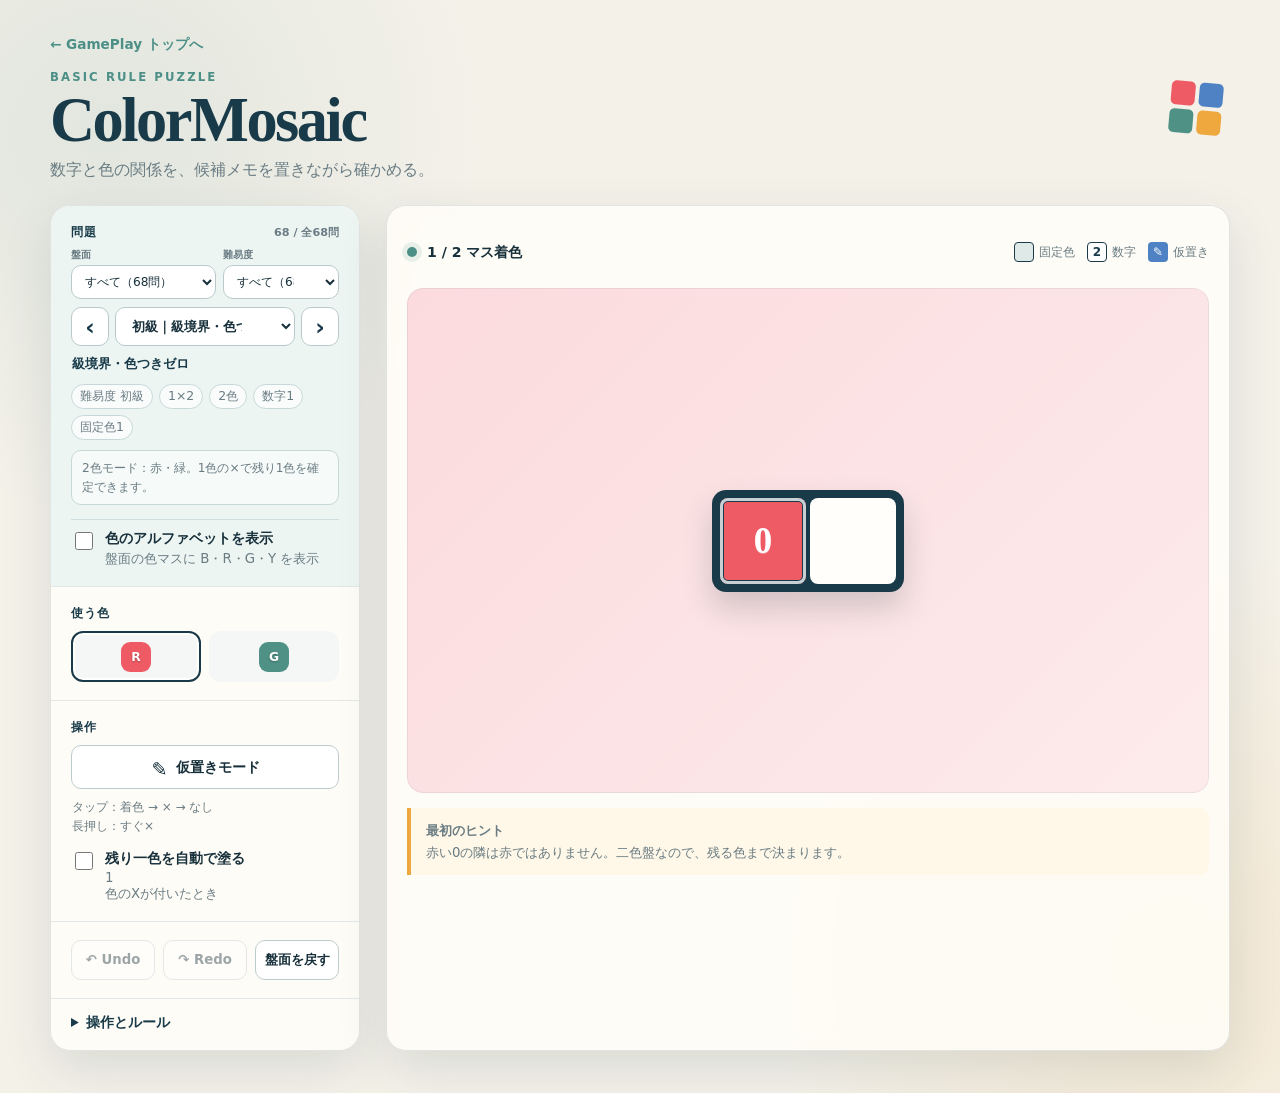
==== commit 05658319: "Refactor code structure for improved readability and maintainability" ====
--- a/colormosaic/index.html
+++ b/colormosaic/index.html
@@ -5,7 +5,7 @@
   <meta name="viewport" content="width=device-width, initial-scale=1">
   <meta name="theme-color" content="#19333f">
   <title>ColorMosaic | GamePlay</title>
-  <link rel="stylesheet" href="styles.css?v=20260801-extra-1">
+  <link rel="stylesheet" href="styles.css?v=20260801-extra-2">
 </head>
 <body>
   <header class="site-header">
@@ -95,7 +95,7 @@
         <summary>操作とルール</summary>
         <div class="help-content">
           <p>数字は、周囲8マスにある「数字マス自身と同じ色」の数です。数字マス自身は数えません。</p>
-          <p><strong>Extra問題</strong>では、問題名に表示された追加ルールも同時に満たします。「各行・各列に全色」は4色すべてを最低1マスずつ使い、「各色が上下左右でひとつながり」は斜めを数えず4近傍で連結します。</p>
+          <p><strong>Extra問題</strong>では、問題名に表示された追加ルールも同時に満たします。「各行・各列に全色」は、問題で使う3色または4色を各行・各列に最低1マスずつ使います。同じ色が行・列に複数あっても構いません。</p>
           <ul>
             <li>色を選んでタップすると、選択色の「着色 → × → なし」を繰り返します。</li>
             <li>マスを長押しすると、選択色の×を直接付けます。</li>
@@ -154,8 +154,8 @@
 
   <div id="toast" class="toast" role="status" aria-live="polite"></div>
 
-  <script src="puzzles.js?v=20260801-extra-1"></script>
-  <script src="model.js?v=20260801-extra-1"></script>
-  <script src="app.js?v=20260801-extra-1"></script>
+  <script src="puzzles.js?v=20260801-extra-2"></script>
+  <script src="model.js?v=20260801-extra-2"></script>
+  <script src="app.js?v=20260801-extra-2"></script>
 </body>
 </html>
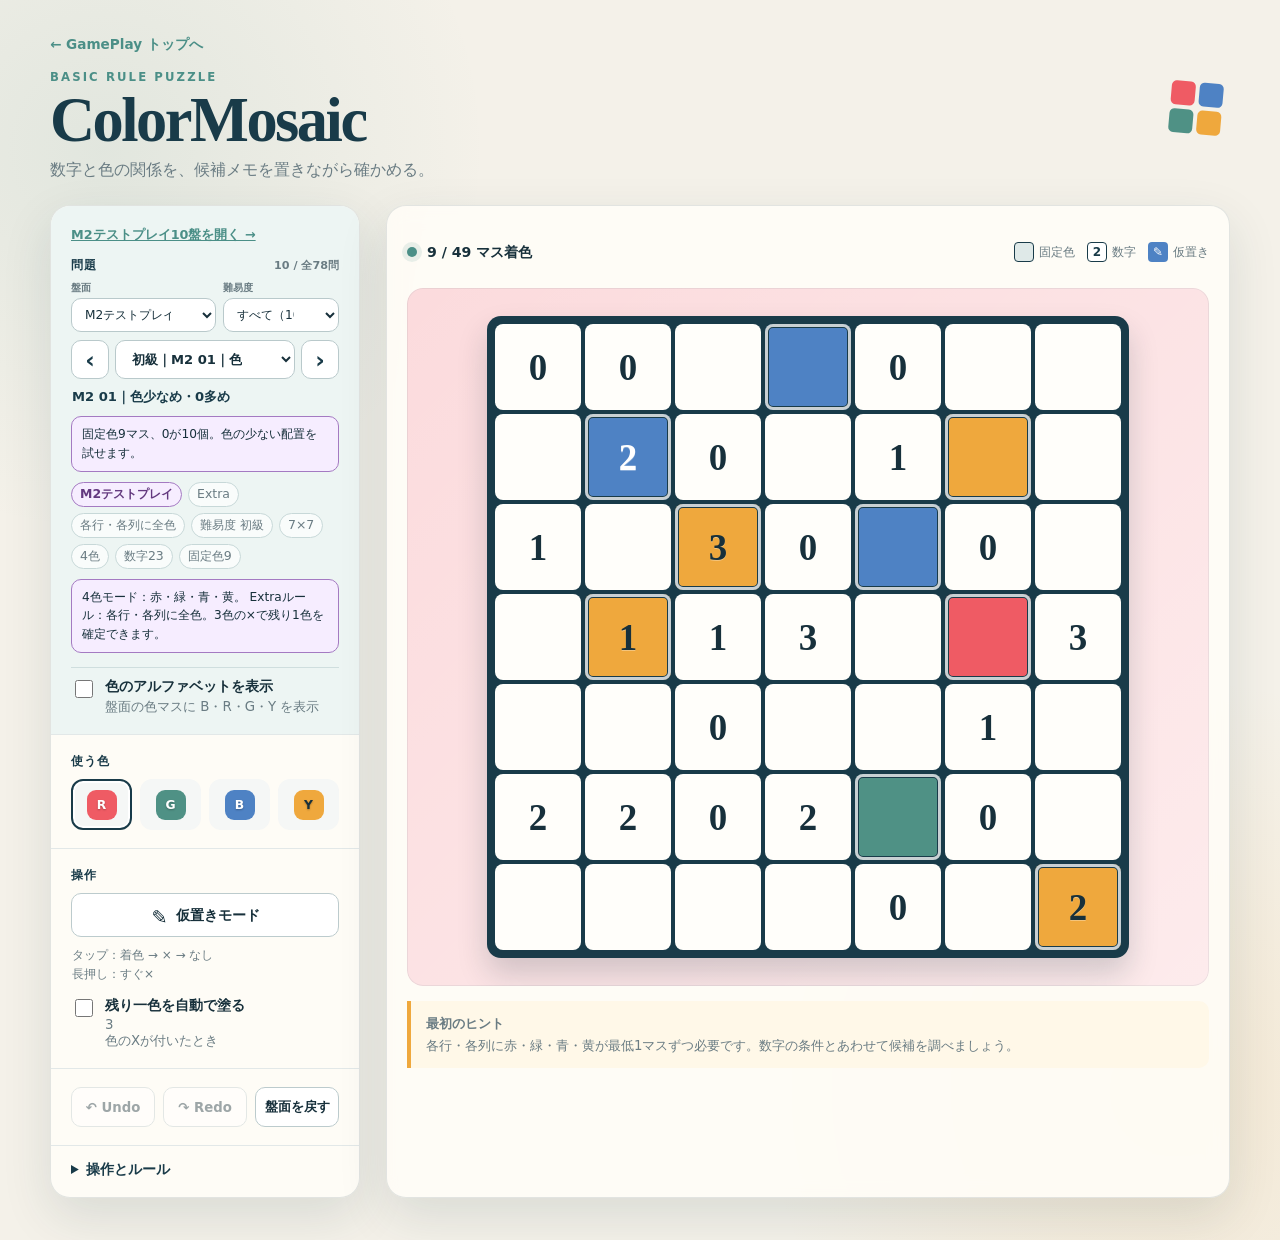
==== commit 91a3767c: "Add ten audited M2 Extra puzzles for ColorMosaic playtesting" ====
--- a/colormosaic/index.html
+++ b/colormosaic/index.html
@@ -5,12 +5,12 @@
   <meta name="viewport" content="width=device-width, initial-scale=1">
   <meta name="theme-color" content="#19333f">
   <title>ColorMosaic | GamePlay</title>
-  <link rel="stylesheet" href="styles.css?v=20260801-extra-2">
+  <link rel="stylesheet" href="styles.css?v=20261018-m2">
 </head>
 <body>
   <header class="site-header">
     <div>
-      <a class="back-link" href="../">← GamePlay トップへ</a>
+      <a class="back-link" href="../index.html">← GamePlay トップへ</a>
       <p class="eyebrow">BASIC RULE PUZZLE</p>
       <h1>ColorMosaic</h1>
       <p class="lead">数字と色の関係を、候補メモを置きながら確かめる。</p>
@@ -23,6 +23,7 @@
   <main class="app-shell">
     <aside class="control-panel" aria-label="ゲーム設定と操作">
       <section class="panel-section setup-section">
+        <a class="m2-playtest-link" href="index.html?collection=m2">M2テストプレイ10盤を開く →</a>
         <div class="puzzle-browser-header">
           <label class="field-label" for="puzzle-select">問題</label>
           <span id="puzzle-count" class="puzzle-count" aria-live="polite"></span>
@@ -43,6 +44,7 @@
           <button id="next-puzzle" class="puzzle-nav-button" type="button" aria-label="次の問題">›</button>
         </div>
         <p id="puzzle-title" class="puzzle-title"></p>
+        <p id="playtest-note" class="color-mode-note" hidden></p>
         <div id="puzzle-meta" class="puzzle-meta"></div>
         <p id="color-mode-note" class="color-mode-note" aria-live="polite"></p>
         <label class="auto-option display-option">
@@ -155,7 +157,8 @@
   <div id="toast" class="toast" role="status" aria-live="polite"></div>
 
   <script src="puzzles.js?v=20260801-extra-2"></script>
+  <script src="m2-puzzles.js?v=20261018-m2"></script>
   <script src="model.js?v=20260801-extra-2"></script>
-  <script src="app.js?v=20260801-extra-2"></script>
+  <script src="app.js?v=20261018-m2"></script>
 </body>
 </html>
--- a/colormosaic/styles.css
+++ b/colormosaic/styles.css
@@ -201,6 +201,15 @@
   font-size: 0.82rem;
   font-weight: 800;
   line-height: 1.4;
+}
+
+.m2-playtest-link {
+  display: inline-block;
+  margin-bottom: 12px;
+  color: var(--teal);
+  font-size: 0.8rem;
+  font-weight: 800;
+  line-height: 1.5;
 }
 
 .puzzle-meta {
